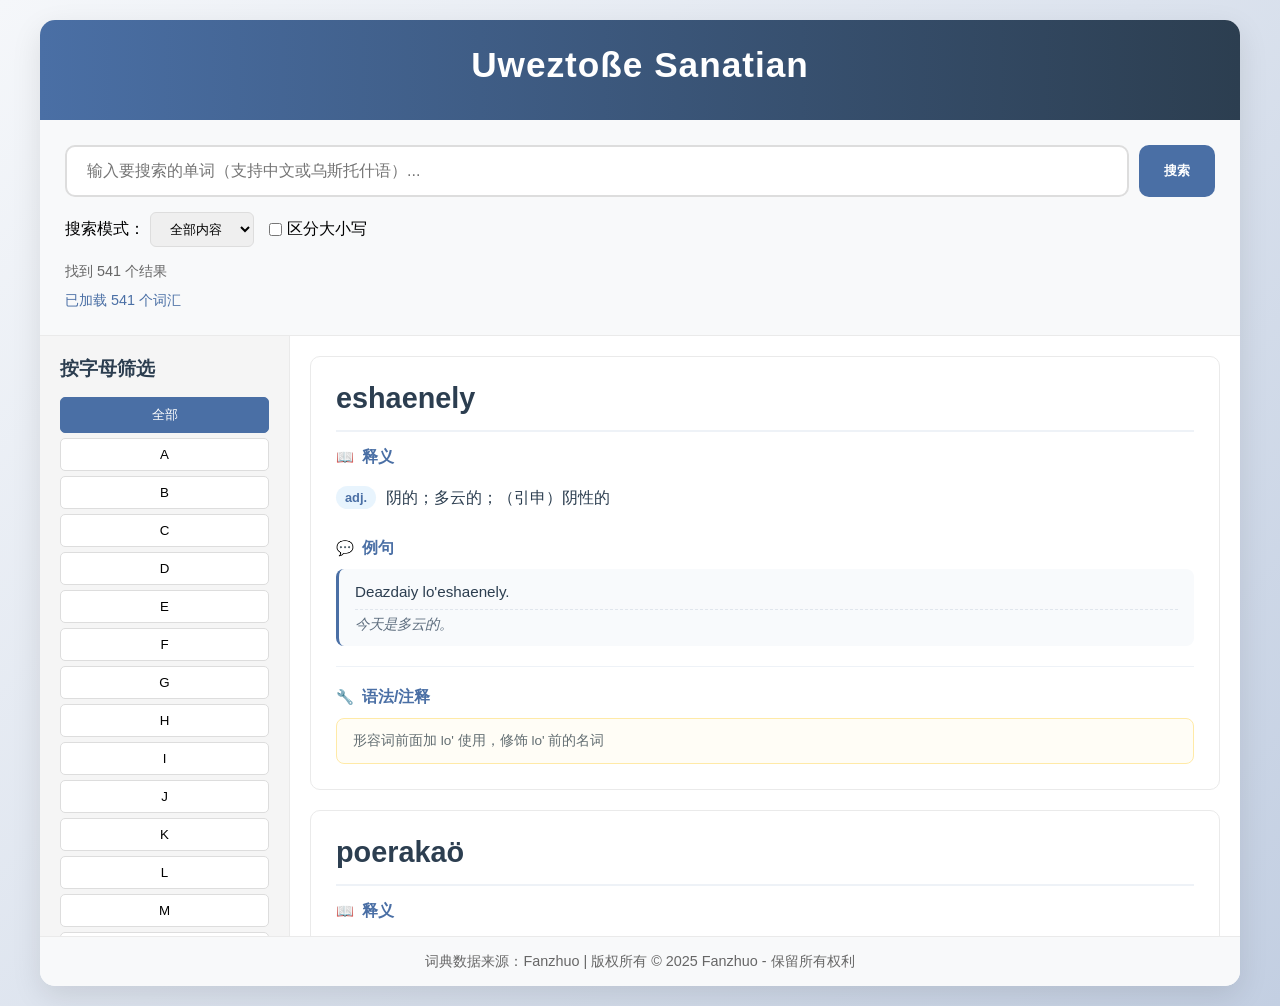
==== dictionary.html @ c3e7616b "projekt'initz" ====
<!DOCTYPE html>
<html lang="zh-CN">

<head>
    <meta charset="UTF-8">
    <meta name="viewport" content="width=device-width, initial-scale=1.0">
    <title>乌斯托什语词典</title>
    <link rel="stylesheet" href="style.css">
    <link rel="icon" href="favicon.ico" type="image/x-icon">
    <!-- 为了更好的兼容性，可以同时添加下面这行 -->
    <link rel="shortcut icon" href="favicon.ico" type="image/x-icon">
</head>

<body>
    <div class="container">
        <header>
            <h1>Uweztoße Sanatian</h1>
        </header>

        <div class="search-container">
            <div class="search-box">
                <input type="text" id="searchInput" placeholder="输入要搜索的单词（支持中文或乌斯托什语）..." autocomplete="off">
                <button id="searchBtn">搜索</button>
            </div>

            <div class="search-options">
                <div class="option-group">
                    <label for="searchType">搜索模式：</label>
                    <select id="searchType">
                        <option value="all">全部内容</option>
                        <option value="word">仅单词</option>
                        <option value="meaning">仅释义</option>
                        <option value="example">仅例句</option>
                    </select>
                </div>

                <div class="option-group">
                    <input type="checkbox" id="caseSensitive">
                    <label for="caseSensitive">区分大小写</label>
                </div>
            </div>

            <div class="results-info">
                找到 <span id="resultCount">0</span> 个结果
                <div class="status" id="status">正在加载词典数据...</div>
            </div>
        </div>

        <div class="dictionary-content">
            <div class="sidebar">
                <h3 style="margin-bottom: 15px; color: #2c3e50;">按字母筛选</h3>
                <div class="alphabet-filter" id="alphabetFilter">
                    <!-- 字母按钮将通过JavaScript生成 -->
                </div>

                <h3 style="margin-bottom: 15px; color: #2c3e50; margin-top: 25px;">按类别筛选</h3>
                <div class="category-filter" id="categoryFilter">
                    <button class="category-btn active" data-category="all">全部词汇</button>
                    <button class="category-btn" data-category="noun">名词 (n.)</button>
                    <button class="category-btn" data-category="verb">动词 (v.)</button>
                    <button class="category-btn" data-category="adj">形容词 (adj.)</button>
                    <button class="category-btn" data-category="pron">代词 (pron.)</button>
                    <button class="category-btn" data-category="conj">连词 (conj.)</button>
                    <button class="category-btn" data-category="int">感叹词 (int.)</button>
                    <!-- 新增的三个类别 -->
                    <button class="category-btn" data-category="art">冠词 (art.)</button>
                    <button class="category-btn" data-category="det">限定词 (det.)</button>
                    <button class="category-btn" data-category="num">数词 (num.)</button>
                </div>
            </div>

            <div class="main-content">
                <div class="word-list" id="wordList">
                    <!-- 单词卡片将通过JavaScript生成 -->
                </div>
            </div>
        </div>

        <footer>
            <p>词典数据来源：Fanzhuo | 版权所有 © 2025 Fanzhuo - 保留所有权利</p>
        </footer>
    </div>

    <script>
        let dictionaryData = [];

        async function loadDictionary() {
            const statusEl = document.getElementById('status');
            statusEl.textContent = '正在加载词典文件...';

            try {
                const response = await fetch('dictionary.txt');
                if (!response.ok) throw new Error(`无法加载文件: ${response.status}`);
                const text = await response.text();
                dictionaryData = parseDictionaryText(text);

                statusEl.textContent = `已加载 ${dictionaryData.length} 个词汇`;
                initializeUI();

            } catch (error) {
                console.error('加载失败:', error);
                statusEl.textContent = `加载失败: ${error.message}`;
                statusEl.style.color = '#e74c3c';
                document.getElementById('wordList').innerHTML = `
                    <div class="no-results">
                        <h3>无法加载词典文件</h3>
                        <p>错误: ${error.message}</p>
                        <p>请确保 dictionary.txt 文件与当前HTML文件在同一目录下。</p>
                    </div>
                `;
            }
        }

        function extractPhoneticSymbols(text) {
            const match = text.match(/\/([^/\n]+)\//); // 修改正则，避免匹配到换行
            return match ? match[0] : null;
        }

        function parseDictionaryText(text) {
            const entries = [];
            const lines = text.split('\n');

            let currentEntry = null;

            // 辅助函数：从文本中提取音标


            for (const rawLine of lines) {
                const line = rawLine.trim();
                if (!line) continue; // 跳过空行

                const separatorIndex = line.indexOf(':');
                if (separatorIndex === -1) {
                    // 续行处理：附加到上一个合适的位置
                    if (currentEntry) {
                        if (currentEntry.examples.length > 0) {
                            const lastExample = currentEntry.examples[currentEntry.examples.length - 1];
                            lastExample.original += ' ' + line;
                        } else if (currentEntry._pendingExplanation) {
                            currentEntry._pendingExplanation += ' ' + line;
                        }
                    }
                    continue;
                }

                const key = line.substring(0, separatorIndex).trim();
                const value = line.substring(separatorIndex + 1).trim();

                switch (key) {
                    case 'word':
                        // 保存上一个词条并开始新的
                        if (currentEntry) {
                            finalizeCurrentEntry(currentEntry, entries);
                        }
                        currentEntry = {
                            word: value,
                            phonetic_symbols: '暂无', // 默认值
                            senses: [], // 存储词性-释义对
                            examples: [],
                            grammar_notes: [],
                            _pendingExplanation: '', // 临时存储释义文本
                            _pendingPartOfSpeech: '' // 临时存储词性文本
                        };
                        break;

                    case 'explanation':
                        if (currentEntry) currentEntry._pendingExplanation = value;
                        break;

                    case 'part_of_speech':
                        if (currentEntry) currentEntry._pendingPartOfSpeech = value;
                        break;

                    case 'phonetic_symbols':
                        if (currentEntry) {
                            // 直接赋值，后续会从 grammar_notes 中再次检查
                            currentEntry.phonetic_symbols = (value === '暂无' || !value) ? '暂无' : value;
                        }
                        break;

                    case 'example_sentence':
                        if (currentEntry) {
                            const contentWithoutNumber = value.replace(/^\d+\.\s*/, '');
                            const [original, translation] = contentWithoutNumber.split('###').map(s => s.trim());
                            if (original) {
                                currentEntry.examples.push({
                                    original: original,
                                    translation: translation || ''
                                });
                            }
                        }
                        break;

                    case 'grammar_note':
                        if (currentEntry) currentEntry.grammar_notes.push(value);
                        break;
                }
            }

            // 处理最后一个词条
            if (currentEntry) {
                finalizeCurrentEntry(currentEntry, entries);
            }

            console.log(`解析完成，共加载 ${entries.length} 个词条。`);
            return entries;
        }

        // 辅助函数：完成当前词条的构建
        function finalizeCurrentEntry(entry, entriesList) {
            // 1. 处理词性和释义，构建 senses 数组
            if (entry._pendingPartOfSpeech && entry._pendingExplanation) {
                const posArray = entry._pendingPartOfSpeech.split('@@@').map(p => p.trim());
                const expArray = entry._pendingExplanation.split('@@@').map(e => e.trim());

                if (posArray.length === expArray.length) {
                    // 情况A：词性和释义一一对应
                    for (let i = 0; i < posArray.length; i++) {
                        entry.senses.push({
                            part_of_speech: posArray[i],
                            explanation: expArray[i]
                        });
                    }
                } else if (posArray.length > 1 && expArray.length === 1) {
                    // 情况B：多个词性共享一个释义
                    for (let i = 0; i < posArray.length; i++) {
                        entry.senses.push({
                            part_of_speech: posArray[i],
                            explanation: expArray[0]
                        });
                    }
                } else {
                    // 情况C：其他情况，视为一个词性一个释义（可能是用“；”分割的多个释义）
                    entry.senses.push({
                        part_of_speech: entry._pendingPartOfSpeech,
                        explanation: entry._pendingExplanation
                    });
                }
            } else if (entry._pendingPartOfSpeech || entry._pendingExplanation) {
                // 情况D：只有一个词性或只有一个释义
                entry.senses.push({
                    part_of_speech: entry._pendingPartOfSpeech || '',
                    explanation: entry._pendingExplanation || ''
                });
            }

            // 2. 音标智能提取与清理
            // 先检查 grammar_notes 中是否有音标
            for (let i = 0; i < entry.grammar_notes.length; i++) {
                const extractedSymbols = extractPhoneticSymbols(entry.grammar_notes[i]);
                if (extractedSymbols) {
                    entry.phonetic_symbols = extractedSymbols;
                    // 清理 grammar_note 中的音标
                    const cleanedNote = entry.grammar_notes[i].replace(extractedSymbols, '').trim();
                    if (cleanedNote) {
                        entry.grammar_notes[i] = cleanedNote;
                    } else {
                        entry.grammar_notes.splice(i, 1);
                        i--;
                    }
                    break; // 找到第一个音标即停止
                }
            }

            // 确保音标格式正确
            if (entry.phonetic_symbols !== '暂无' && entry.phonetic_symbols && !entry.phonetic_symbols.includes('/')) {
                entry.phonetic_symbols = '/' + entry.phonetic_symbols + '/';
            }

            // 3. 清理临时字段并添加到列表
            delete entry._pendingExplanation;
            delete entry._pendingPartOfSpeech;

            if (entry.word && entry.senses.length > 0) {
                entriesList.push(entry);
            }
        }

        function initializeUI() {
            const alphabetFilter = document.getElementById('alphabetFilter');
            alphabetFilter.innerHTML = '';

            // 添加"全部"按钮
            const allBtn = document.createElement('button');
            allBtn.className = 'alphabet-btn active';
            allBtn.textContent = '全部';
            allBtn.dataset.letter = 'all';
            allBtn.addEventListener('click', function () {
                document.querySelectorAll('.alphabet-btn').forEach(b => b.classList.remove('active'));
                this.classList.add('active');
                filterWords();
            });
            alphabetFilter.appendChild(allBtn);

            // 为每个字母添加按钮
            'ABCDEFGHIJKLMNOPQRSTUVWXYZ'.split('').forEach(letter => {
                const btn = document.createElement('button');
                btn.className = 'alphabet-btn';
                btn.textContent = letter;
                btn.dataset.letter = letter;
                btn.addEventListener('click', function () {
                    document.querySelectorAll('.alphabet-btn').forEach(b => b.classList.remove('active'));
                    this.classList.add('active');
                    filterWords();
                });
                alphabetFilter.appendChild(btn);
            });

            document.querySelectorAll('.category-btn').forEach(btn => {
                btn.addEventListener('click', function () {
                    document.querySelectorAll('.category-btn').forEach(b => b.classList.remove('active'));
                    this.classList.add('active');
                    filterWords();
                });
            });

            document.getElementById('searchBtn').addEventListener('click', filterWords);
            document.getElementById('searchInput').addEventListener('keyup', function (e) {
                if (e.key === 'Enter') filterWords();
            });

            document.getElementById('searchType').addEventListener('change', filterWords);
            document.getElementById('caseSensitive').addEventListener('change', filterWords);

            displayWords(dictionaryData);
        }

        function displayWords(words) {
            const wordList = document.getElementById('wordList');
            const resultCount = document.getElementById('resultCount');

            wordList.innerHTML = '';

            if (!words || words.length === 0) {
                wordList.innerHTML = '<div class="no-results">未找到匹配的词汇</div>';
                resultCount.textContent = '0';
                return;
            }

            resultCount.textContent = words.length;

            words.forEach(item => {
                const wordCard = document.createElement('div');
                wordCard.className = 'word-card';

                // 1. 单词标题和音标
                const wordHeader = document.createElement('div');
                wordHeader.className = 'word-header';
                wordHeader.innerHTML = `
            <div class="word-and-pos">
                <span class="word">${item.word}</span>
                ${item.phonetic_symbols && item.phonetic_symbols !== '暂无' ?
                        `<span class="pronunciation">${item.phonetic_symbols}</span>` : ''}
            </div>
        `;

                // 2. 多词性释义区域
                const sensesSection = document.createElement('div');
                sensesSection.className = 'senses-section';

                if (item.senses && item.senses.length > 0) {
                    let sensesHTML = '';
                    item.senses.forEach(sense => {
                        const posDisplay = sense.part_of_speech ? `<span class="sense-pos">${sense.part_of_speech}</span>` : '';
                        sensesHTML += `
                    <div class="sense-item">
                        ${posDisplay}
                        <span class="sense-explanation">${sense.explanation}</span>
                    </div>
                `;
                    });
                    sensesSection.innerHTML = `
                <div class="section-title">释义</div>
                <div class="senses-list">${sensesHTML}</div>
            `;
                }

                // 3. 例句区域
                let examplesSection = '';
                if (item.examples && item.examples.length > 0) {
                    let examplesHTML = '';
                    item.examples.forEach(example => {
                        examplesHTML += `
                    <div class="example-item">
                        <div class="example-original">${example.original}</div>
                        ${example.translation ? `<div class="example-translation">${example.translation}</div>` : ''}
                    </div>
                `;
                    });
                    examplesSection = `
                <div class="examples-section">
                    <div class="section-title">例句</div>
                    ${examplesHTML}
                </div>
            `;
                }

                // 4. 语法注释区域
                let grammarSection = '';
                if (item.grammar_notes && item.grammar_notes.length > 0) {
                    const notesHTML = item.grammar_notes.map(note => `<div>${note}</div>`).join('');
                    grammarSection = `
                <div class="grammar-section">
                    <div class="section-title">语法/注释</div>
                    <div class="grammar-content">
                        ${notesHTML}
                    </div>
                </div>
            `;
                }

                // 组合所有部分
                wordCard.appendChild(wordHeader);
                wordCard.appendChild(sensesSection);
                wordCard.innerHTML += examplesSection + grammarSection;
                wordList.appendChild(wordCard);
            });
        }

        function filterWords() {
            if (dictionaryData.length === 0) return;

            const searchInput = document.getElementById('searchInput').value.trim();
            const searchType = document.getElementById('searchType').value;
            const caseSensitive = document.getElementById('caseSensitive').checked;
            const activeLetter = document.querySelector('.alphabet-btn.active')?.dataset.letter || 'all';
            const activeCategory = document.querySelector('.category-btn.active')?.dataset.category || 'all';

            let filteredWords = dictionaryData;

            // 字母筛选
            if (activeLetter !== 'all') {
                filteredWords = filteredWords.filter(item =>
                    item.word.charAt(0).toUpperCase() === activeLetter
                );
            }

            // 类别筛选 - 适配新的 senses 结构
            if (activeCategory !== 'all') {
                filteredWords = filteredWords.filter(item => {
                    // 检查每个词条的所有词性是否包含目标类别
                    for (const sense of item.senses) {
                        const posRaw = sense.part_of_speech.toLowerCase();
                        const pos = posRaw.replace(/\.\d+$/, '.');

                        switch (activeCategory) {
                            case 'noun':
                                if (pos.startsWith('n.')) return true;
                                break;
                            case 'verb':
                                if (pos.startsWith('vt.') || pos.startsWith('vi.')) return true;
                                break;
                            case 'adj':
                                if (pos.startsWith('adj.')) return true;
                                break;
                            case 'pron':
                                if (pos.startsWith('pron.')) return true;
                                break;
                            case 'conj':
                                if (pos.startsWith('conj.')) return true;
                                break;
                            case 'int':
                                if (pos.startsWith('int.')) return true;
                                break;
                            case 'art':
                                if (pos.startsWith('art.')) return true;
                                break;
                            case 'det':
                                if (pos.includes('det.')) return true;
                                break;
                            case 'num':
                                if (pos.includes('num.')) return true;
                                break;
                        }
                    }
                    return false; // 没有任何词性匹配目标类别
                });
            }

            // 如果没有搜索词，直接显示结果
            if (!searchInput) {
                displayWords(filteredWords);
                return;
            }

            const searchTerm = caseSensitive ? searchInput : searchInput.toLowerCase();

            // 为每个匹配的词条计算权重分数
            const weightedResults = filteredWords.map(item => {
                let score = 0;
                let matched = false;

                // 根据搜索类型构建搜索文本
                switch (searchType) {
                    case 'word':
                        // 仅搜索单词本身
                        const wordLower = caseSensitive ? item.word : item.word.toLowerCase();
                        if (wordLower.includes(searchTerm)) {
                            matched = true;
                            // 单词完全匹配
                            if (wordLower === searchTerm) score += 10;
                            // 单词开头匹配
                            else if (wordLower.startsWith(searchTerm)) score += 7;
                            else score += 1;
                        }
                        break;

                    case 'meaning':
                        // 搜索所有词性的中文释义
                        for (const sense of item.senses) {
                            const explanation = caseSensitive ? sense.explanation : sense.explanation.toLowerCase();
                            if (explanation.includes(searchTerm)) {
                                matched = true;
                                score += 5; // 释义匹配
                                break; // 找到一个匹配即可
                            }
                        }
                        // 同时搜索例句翻译
                        if (item.examples) {
                            for (const example of item.examples) {
                                if (example.translation) {
                                    const translation = caseSensitive ? example.translation : example.translation.toLowerCase();
                                    if (translation.includes(searchTerm)) {
                                        matched = true;
                                        score += 1; // 例句翻译匹配，分数较低
                                        break;
                                    }
                                }
                            }
                        }
                        break;

                    case 'example':
                        // 仅搜索例句
                        if (item.examples) {
                            for (const example of item.examples) {
                                const original = caseSensitive ? example.original : example.original.toLowerCase();
                                const translation = example.translation ?
                                    (caseSensitive ? example.translation : example.translation.toLowerCase()) : '';

                                if (original.includes(searchTerm) || translation.includes(searchTerm)) {
                                    matched = true;
                                    score += 1; // 例句匹配
                                    break;
                                }
                            }
                        }
                        break;

                    case 'all':
                    default:
                        // 搜索全部内容
                        let allSearchText = item.word + ' ';

                        // 添加所有词性的释义
                        for (const sense of item.senses) {
                            allSearchText += sense.explanation + ' ';
                            allSearchText += sense.part_of_speech + ' ';
                        }

                        // 添加音标
                        if (item.phonetic_symbols && item.phonetic_symbols !== '暂无') {
                            allSearchText += item.phonetic_symbols + ' ';
                        }

                        // 添加例句
                        if (item.examples) {
                            for (const example of item.examples) {
                                allSearchText += example.original + ' ';
                                if (example.translation) {
                                    allSearchText += example.translation + ' ';
                                }
                            }
                        }

                        // 添加语法注释
                        if (item.grammar_notes) {
                            for (const note of item.grammar_notes) {
                                allSearchText += note + ' ';
                            }
                        }

                        const allSearchTextLower = caseSensitive ? allSearchText : allSearchText.toLowerCase();
                        if (allSearchTextLower.includes(searchTerm)) {
                            matched = true;

                            // 计算权重
                            const wordLower = caseSensitive ? item.word : item.word.toLowerCase();
                            if (wordLower === searchTerm) score += 10;
                            else if (wordLower.startsWith(searchTerm)) score += 7;
                            else {
                                // 检查是否在释义中
                                let inExplanation = false;
                                for (const sense of item.senses) {
                                    const explanation = caseSensitive ? sense.explanation : sense.explanation.toLowerCase();
                                    if (explanation.includes(searchTerm)) {
                                        inExplanation = true;
                                        break;
                                    }
                                }
                                if (inExplanation) score += 5;
                                else score += 1;
                            }
                        }
                        break;
                }

                return {
                    ...item,
                    _score: score,
                    _matched: matched
                };
            });

            // 过滤并排序
            const matchedAndSorted = weightedResults
                .filter(item => item._matched)
                .sort((a, b) => {
                    if (b._score !== a._score) {
                        return b._score - a._score;
                    }
                    return a.word.localeCompare(b.word);
                });

            displayWords(matchedAndSorted);
        }

        document.addEventListener('DOMContentLoaded', loadDictionary);
    </script>
</body>

</html>
---- style.css ----
* {
    margin: 0;
    padding: 0;
    box-sizing: border-box;
    font-family: 'Segoe UI', 'Microsoft YaHei', sans-serif;
}

body {
    background: linear-gradient(135deg, #f5f7fa 0%, #c3cfe2 100%);
    min-height: 100vh;
    padding: 20px;
}

.container {
    max-width: 1200px;
    margin: 0 auto;
    background-color: white;
    border-radius: 15px;
    box-shadow: 0 10px 30px rgba(0, 0, 0, 0.1);
    overflow: hidden;
}

header {
    background: linear-gradient(90deg, #4a6fa5 0%, #2c3e50 100%);
    color: white;
    padding: 25px 30px;
    text-align: center;
}

h1 {
    font-size: 2.2rem;
    margin-bottom: 10px;
    letter-spacing: 1px;
}

.subtitle {
    opacity: 0.9;
    font-weight: 300;
}

.search-container {
    padding: 25px;
    background-color: #f8f9fa;
    border-bottom: 1px solid #eaeaea;
}

.search-box {
    display: flex;
    gap: 10px;
    margin-bottom: 15px;
}

#searchInput {
    flex: 1;
    padding: 15px 20px;
    font-size: 16px;
    border: 2px solid #ddd;
    border-radius: 10px;
    outline: none;
    transition: all 0.3s;
}

#searchInput:focus {
    border-color: #4a6fa5;
    box-shadow: 0 0 0 3px rgba(74, 111, 165, 0.2);
}

#searchBtn {
    background-color: #4a6fa5;
    color: white;
    border: none;
    padding: 15px 25px;
    border-radius: 10px;
    cursor: pointer;
    font-weight: 600;
    transition: background-color 0.3s;
}

#searchBtn:hover {
    background-color: #3a5a80;
}

.search-options {
    display: flex;
    gap: 15px;
    flex-wrap: wrap;
    align-items: center;
}

.option-group {
    display: flex;
    align-items: center;
    gap: 5px;
}

#searchType {
    padding: 8px 15px;
    border-radius: 6px;
    border: 1px solid #ddd;
}

.results-info {
    margin-top: 15px;
    color: #666;
    font-size: 0.9rem;
}

.dictionary-content {
    display: flex;
    min-height: 500px;
}

.sidebar {
    width: 250px;
    background-color: #f5f5f5;
    padding: 20px;
    border-right: 1px solid #eaeaea;
    overflow-y: auto;
    max-height: 600px;
}

.alphabet-filter {
    display: flex;
    flex-direction: column;
    gap: 5px;
    margin-bottom: 25px;
}

.alphabet-btn {
    padding: 8px 12px;
    border: 1px solid #ddd;
    background-color: white;
    border-radius: 5px;
    cursor: pointer;
    transition: all 0.2s;
    text-align: center;
    font-weight: 500;
}

.alphabet-btn:hover {
    background-color: #e9ecef;
}

.alphabet-btn.active {
    background-color: #4a6fa5;
    color: white;
    border-color: #4a6fa5;
}

.category-filter {
    display: flex;
    flex-direction: column;
    gap: 5px;
}

.category-btn {
    padding: 8px 12px;
    border: 1px solid #ddd;
    background-color: white;
    border-radius: 5px;
    cursor: pointer;
    transition: all 0.2s;
    text-align: left;
    font-size: 0.9rem;
}

.category-btn:hover {
    background-color: #e9ecef;
}

.category-btn.active {
    background-color: #2c3e50;
    color: white;
    border-color: #2c3e50;
}

.main-content {
    flex: 1;
    padding: 20px;
    overflow-y: auto;
    max-height: 600px;
}

.word-list {
    display: flex;
    flex-direction: column;
    gap: 20px;
    /* 增加卡片间距 */
}

.word-card {
    background-color: white;
    border: 1px solid #eaeaea;
    border-radius: 10px;
    padding: 25px;
    transition: transform 0.2s, box-shadow 0.2s;
    cursor: pointer;
}

.word-card:hover {
    transform: translateY(-3px);
    box-shadow: 0 8px 20px rgba(0, 0, 0, 0.08);
}

/* 基本释义区块 */
.word-header {
    display: flex;
    justify-content: space-between;
    align-items: flex-start;
    margin-bottom: 15px;
    padding-bottom: 15px;
    border-bottom: 2px solid #eef2f7;
}

.word-and-pos {
    display: flex;
    align-items: baseline;
    flex-wrap: wrap;
    gap: 10px;
}

.word {
    font-size: 1.8rem;
    font-weight: 700;
    color: #2c3e50;
}

.pronunciation {
    color: #7f8c8d;
    font-style: italic;
    font-size: 1rem;
    font-weight: normal;
}

.part-of-speech {
    display: inline-block;
    background-color: #e8f4fd;
    color: #4a6fa5;
    padding: 4px 12px;
    border-radius: 20px;
    font-size: 0.85rem;
    font-weight: 600;
    margin-left: 5px;
}

.meaning {
    font-size: 1.2rem;
    color: #2c3e50;
    line-height: 1.5;
    margin-top: 5px;
}

/* 例句区块 */
.examples-section {
    margin-top: 20px;
}

.section-title {
    font-size: 1rem;
    color: #4a6fa5;
    font-weight: 600;
    margin-bottom: 10px;
    display: flex;
    align-items: center;
    gap: 8px;
}

.section-title::before {
    content: "💬";
    font-size: 0.9em;
}

.example-item {
    background-color: #f8fafc;
    padding: 12px 16px;
    border-radius: 8px;
    margin-bottom: 10px;
    border-left: 3px solid #4a6fa5;
}

.example-original {
    font-size: 0.95rem;
    color: #2c3e50;
    line-height: 1.5;
}

.example-translation {
    font-size: 0.9rem;
    color: #5d6d7e;
    margin-top: 5px;
    padding-top: 5px;
    border-top: 1px dashed #e0e6ed;
    font-style: italic;
}

/* 语法/原始信息区块 */
.grammar-section {
    margin-top: 20px;
    padding-top: 20px;
    border-top: 1px solid #eef2f7;
}

.grammar-section .section-title::before {
    content: "🔧";
}

.grammar-content {
    background-color: #fffdf6;
    padding: 12px 16px;
    border-radius: 8px;
    border: 1px solid #ffeaa7;
    font-family: 'Consolas', 'Monaco', monospace;
    font-size: 0.85rem;
    color: #636e72;
    line-height: 1.5;
    word-break: break-all;
}

.no-results {
    text-align: center;
    padding: 60px 20px;
    color: #7f8c8d;
    font-size: 1.1rem;
}

footer {
    text-align: center;
    padding: 15px;
    color: #666;
    font-size: 0.9rem;
    border-top: 1px solid #eaeaea;
    background-color: #f8f9fa;
}

.status {
    margin-top: 10px;
    color: #4a6fa5;
    font-weight: 500;
}

/* 多词性释义区域样式 */
.senses-section {
    margin-top: 15px;
    margin-bottom: 15px;
}

.senses-section .section-title {
    font-size: 1rem;
    color: #4a6fa5;
    font-weight: 600;
    margin-bottom: 10px;
    display: flex;
    align-items: center;
    gap: 8px;
}

.senses-section .section-title::before {
    content: "📖";
    font-size: 0.9em;
}

.senses-list {
    display: flex;
    flex-direction: column;
    gap: 8px;
}

.sense-item {
    display: flex;
    align-items: flex-start;
    line-height: 1.5;
    padding: 8px 0;
    border-bottom: 1px dashed #f0f0f0;
}

.sense-item:last-child {
    border-bottom: none;
}

.sense-pos {
    display: inline-block;
    background-color: #e8f4fd;
    color: #4a6fa5;
    padding: 2px 8px;
    border-radius: 12px;
    font-size: 0.8rem;
    font-weight: 600;
    margin-right: 10px;
    min-width: 40px;
    text-align: center;
    flex-shrink: 0;
}

.sense-explanation {
    flex: 1;
    color: #2c3e50;
    font-size: 1rem;
}

@media (max-width: 768px) {
    .dictionary-content {
        flex-direction: column;
    }

    .sidebar {
        width: 100%;
        max-height: none;
        border-right: none;
        border-bottom: 1px solid #eaeaea;
    }

    .alphabet-filter {
        flex-direction: row;
        flex-wrap: wrap;
        justify-content: center;
    }

    .alphabet-btn {
        width: 35px;
        height: 35px;
        padding: 0;
        display: flex;
        align-items: center;
        justify-content: center;
    }

    .word-header {
        flex-direction: column;
        align-items: flex-start;
        gap: 10px;
    }

    .word {
        font-size: 1.6rem;
    }
}
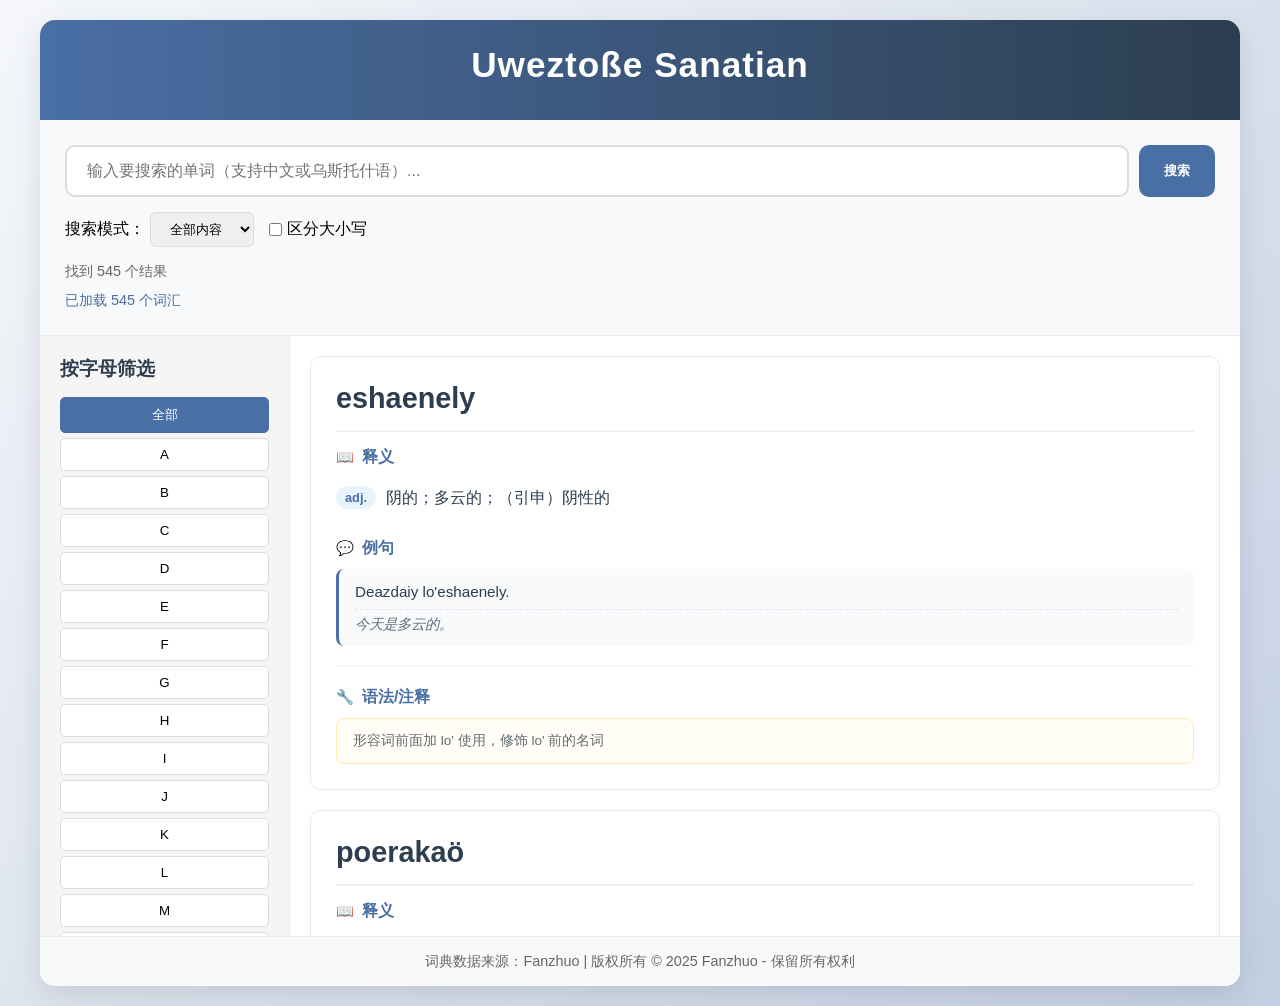
==== commit 362762be: "aldra2" ====
--- a/dictionary.html
+++ b/dictionary.html
@@ -59,10 +59,11 @@
                     <button class="category-btn" data-category="noun">名词 (n.)</button>
                     <button class="category-btn" data-category="verb">动词 (v.)</button>
                     <button class="category-btn" data-category="adj">形容词 (adj.)</button>
+                    <button class="category-btn" data-category="adv">副词 (adv.)</button>
                     <button class="category-btn" data-category="pron">代词 (pron.)</button>
                     <button class="category-btn" data-category="conj">连词 (conj.)</button>
                     <button class="category-btn" data-category="int">感叹词 (int.)</button>
-                    <!-- 新增的三个类别 -->
+                    <button class="category-btn" data-category="prep">介词 (prep.)</button>
                     <button class="category-btn" data-category="art">冠词 (art.)</button>
                     <button class="category-btn" data-category="det">限定词 (det.)</button>
                     <button class="category-btn" data-category="num">数词 (num.)</button>
@@ -462,6 +463,14 @@
                             case 'int':
                                 if (pos.startsWith('int.')) return true;
                                 break;
+                            case 'adv':
+                                // 匹配 adv. 开头的词性
+                                if (pos.startsWith('adv.')) return true;
+                                break;
+                            case 'prep':
+                                // 匹配 prep. 开头的词性
+                                if (pos.startsWith('prep.')) return true;
+                                break;
                             case 'art':
                                 if (pos.startsWith('art.')) return true;
                                 break;
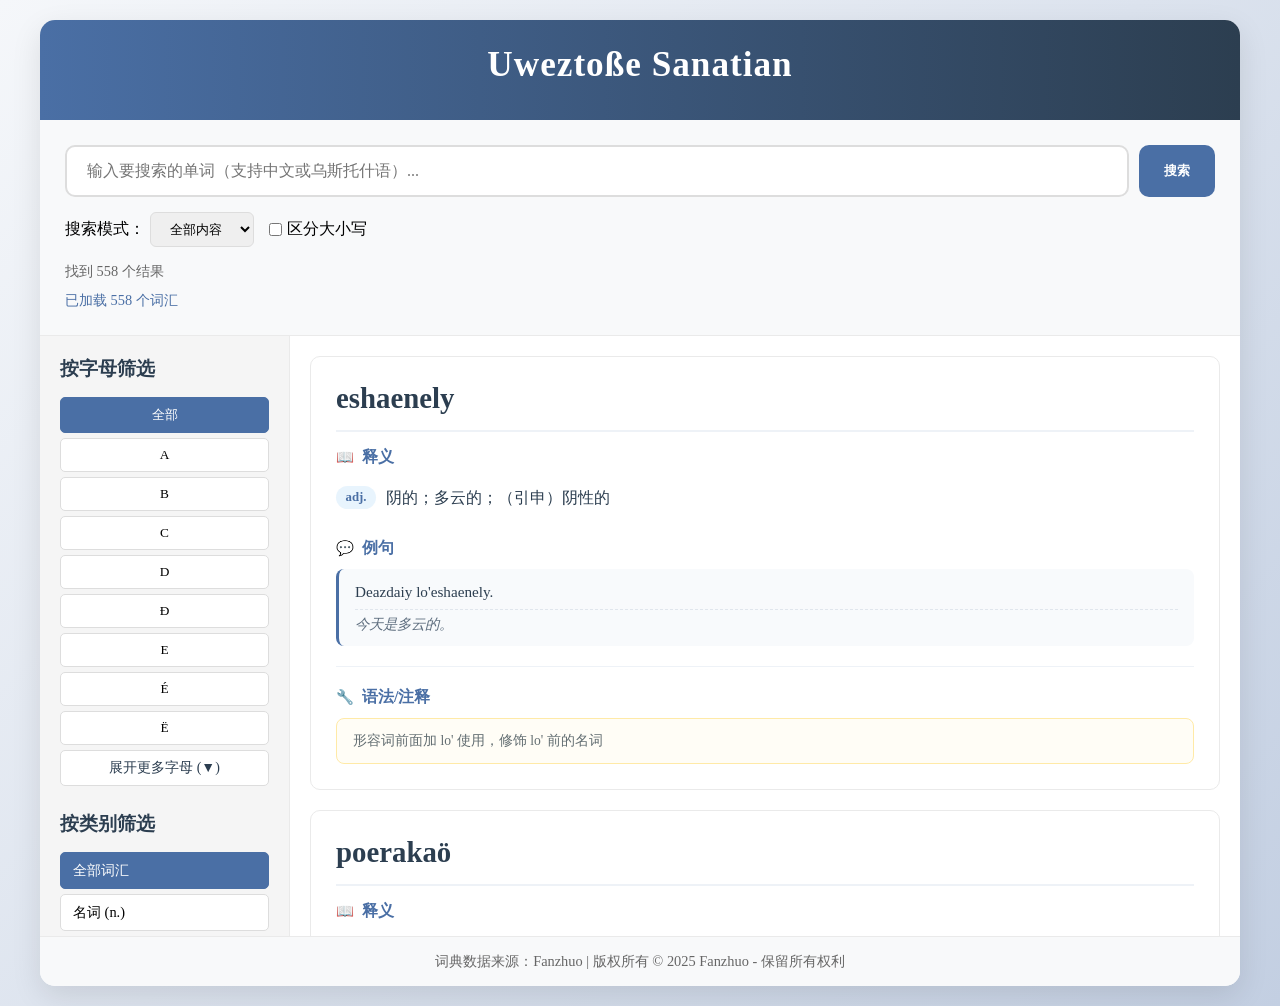
==== commit 45734839: "aldra251207" ====
--- a/dictionary.html
+++ b/dictionary.html
@@ -52,6 +52,8 @@
                 <div class="alphabet-filter" id="alphabetFilter">
                     <!-- 字母按钮将通过JavaScript生成 -->
                 </div>
+
+                <button id="toggleAlphabetBtn" class="toggle-btn">展开更多字母 (▼)</button>
 
                 <h3 style="margin-bottom: 15px; color: #2c3e50; margin-top: 25px;">按类别筛选</h3>
                 <div class="category-filter" id="categoryFilter">
@@ -293,19 +295,36 @@
             });
             alphabetFilter.appendChild(allBtn);
 
-            // 为每个字母添加按钮
-            'ABCDEFGHIJKLMNOPQRSTUVWXYZ'.split('').forEach(letter => {
-                const btn = document.createElement('button');
-                btn.className = 'alphabet-btn';
-                btn.textContent = letter;
-                btn.dataset.letter = letter;
-                btn.addEventListener('click', function () {
-                    document.querySelectorAll('.alphabet-btn').forEach(b => b.classList.remove('active'));
-                    this.classList.add('active');
-                    filterWords();
-                });
-                alphabetFilter.appendChild(btn);
-            });
+            // 按字母表顺序定义所有字母（包含特殊字母）
+const alphabetOrder = [
+    'A', 'B', 'C', 'D', 'Ð', 'E', 'É', 'Ë', 'F', 'G', 'H', 'I',
+    'J', 'K', 'L', 'Ł', 'M', 'N', 'Ñ', 'O', 'Ö', 'P', 'Q', 'R', 'S',
+    'ß', 'T', 'U', 'V', 'W', 'X', 'Y', 'Z'
+];
+
+// 为每个字母添加按钮（按字母表顺序）
+alphabetOrder.forEach((letter, index) => {
+    const btn = document.createElement('button');
+    btn.className = 'alphabet-btn';
+    btn.textContent = letter;
+
+    // 设置筛选用的字母（统一转换为小写）
+    let filterLetter = letter.toLowerCase();
+    btn.dataset.letter = filterLetter;
+    
+    // 给第9个以后的按钮添加折叠类（显示前8个字母：A-Ë）
+    // 索引从0开始，所以索引8及以后折叠（即第9个开始）
+    if (index >= 8) {
+        btn.classList.add('folded');
+    }
+
+    btn.addEventListener('click', function () {
+        document.querySelectorAll('.alphabet-btn').forEach(b => b.classList.remove('active'));
+        this.classList.add('active');
+        filterWords();
+    });
+    alphabetFilter.appendChild(btn);
+});
 
             document.querySelectorAll('.category-btn').forEach(btn => {
                 btn.addEventListener('click', function () {
@@ -323,8 +342,36 @@
             document.getElementById('searchType').addEventListener('change', filterWords);
             document.getElementById('caseSensitive').addEventListener('change', filterWords);
 
+            document.getElementById('toggleAlphabetBtn').addEventListener('click', toggleAlphabetButtons);
+
             displayWords(dictionaryData);
         }
+
+        // 展开/折叠字母按钮功能
+function toggleAlphabetButtons() {
+    const alphabetFilter = document.getElementById('alphabetFilter');
+    const toggleBtn = document.getElementById('toggleAlphabetBtn');
+    const foldedButtons = alphabetFilter.querySelectorAll('.alphabet-btn.folded');
+    
+    if (foldedButtons.length > 0) {
+        // 展开隐藏的按钮
+        foldedButtons.forEach(btn => {
+            btn.classList.remove('folded');
+        });
+        toggleBtn.textContent = '折叠字母（▲）';
+        toggleBtn.classList.add('active'); // 添加active类，变成蓝色
+    } else {
+        // 折叠除了前8个字母按钮以外的按钮
+        const allAlphabetBtns = alphabetFilter.querySelectorAll('.alphabet-btn:not([data-letter="all"])');
+        allAlphabetBtns.forEach((btn, index) => {
+            if (index >= 8) {
+                btn.classList.add('folded');
+            }
+        });
+        toggleBtn.textContent = '展开更多字母（▼）';
+        toggleBtn.classList.remove('active'); // 移除active类，变成白色
+    }
+}
 
         function displayWords(words) {
             const wordList = document.getElementById('wordList');
@@ -429,11 +476,15 @@
 
             let filteredWords = dictionaryData;
 
-            // 字母筛选
+            // 字母筛选（统一转换为小写比较）
             if (activeLetter !== 'all') {
-                filteredWords = filteredWords.filter(item =>
-                    item.word.charAt(0).toUpperCase() === activeLetter
-                );
+                filteredWords = filteredWords.filter(item => {
+                    if (!item.word || item.word.length === 0) return false;
+
+                    const firstChar = item.word.charAt(0);
+                    // 将首字母转换为小写，与activeLetter（已存储为小写）比较
+                    return firstChar.toLowerCase() === activeLetter;
+                });
             }
 
             // 类别筛选 - 适配新的 senses 结构
--- a/style.css
+++ b/style.css
@@ -2,7 +2,10 @@
     margin: 0;
     padding: 0;
     box-sizing: border-box;
-    font-family: 'Segoe UI', 'Microsoft YaHei', sans-serif;
+    font-family:
+        Georgia, "Times New Roman",
+        /* 中文部分：细体无衬线 */
+        "PingFang SC Light", "Microsoft YaHei UI Light", "Microsoft YaHei", sans-serif;
 }
 
 body {
@@ -123,7 +126,7 @@
     display: flex;
     flex-direction: column;
     gap: 5px;
-    margin-bottom: 25px;
+    /*margin-bottom: 25px;*/
 }
 
 .alphabet-btn {
@@ -169,9 +172,9 @@
 }
 
 .category-btn.active {
-    background-color: #2c3e50;
+    background-color: #4a6fa5;
     color: white;
-    border-color: #2c3e50;
+    border-color: #4a6fa5;
 }
 
 .main-content {
@@ -396,7 +399,48 @@
     color: #2c3e50;
     font-size: 1rem;
 }
-
+    /* 字母按钮折叠功能样式 */
+.alphabet-btn.folded {
+    display: none !important;
+}
+
+/* 展开/折叠按钮样式 - 与字母按钮保持一致 */
+/* 展开/折叠按钮样式 - 与字母按钮保持一致 */
+.toggle-btn {
+    padding: 8px 12px;
+    border: 1px solid #ddd;
+    background-color: white;
+    border-radius: 5px;
+    cursor: pointer;
+    transition: all 0.2s;
+    text-align: center;
+    font-weight: 500;
+    width: 100%;
+    color: #2c3e50;
+    box-sizing: border-box;
+    font-size: 14px;
+    /* 调整边距，与字母按钮保持一致 */
+    margin-top: 5px;  /* 与字母按钮的gap一致 */
+    margin-bottom: 0;
+    margin-left: auto;
+    margin-right: auto;
+}
+
+.toggle-btn:hover {
+    background-color: #e9ecef;
+    border-color: #b0b0b0;
+}
+
+.toggle-btn.active {
+    background-color: #4a6fa5;
+    color: white;
+    border-color: #4a6fa5;
+}
+
+.toggle-btn.active:hover {
+    background-color: #3a5a80;
+    border-color: #3a5a80;
+}
 @media (max-width: 768px) {
     .dictionary-content {
         flex-direction: column;
@@ -433,4 +477,5 @@
     .word {
         font-size: 1.6rem;
     }
-}+    
+}
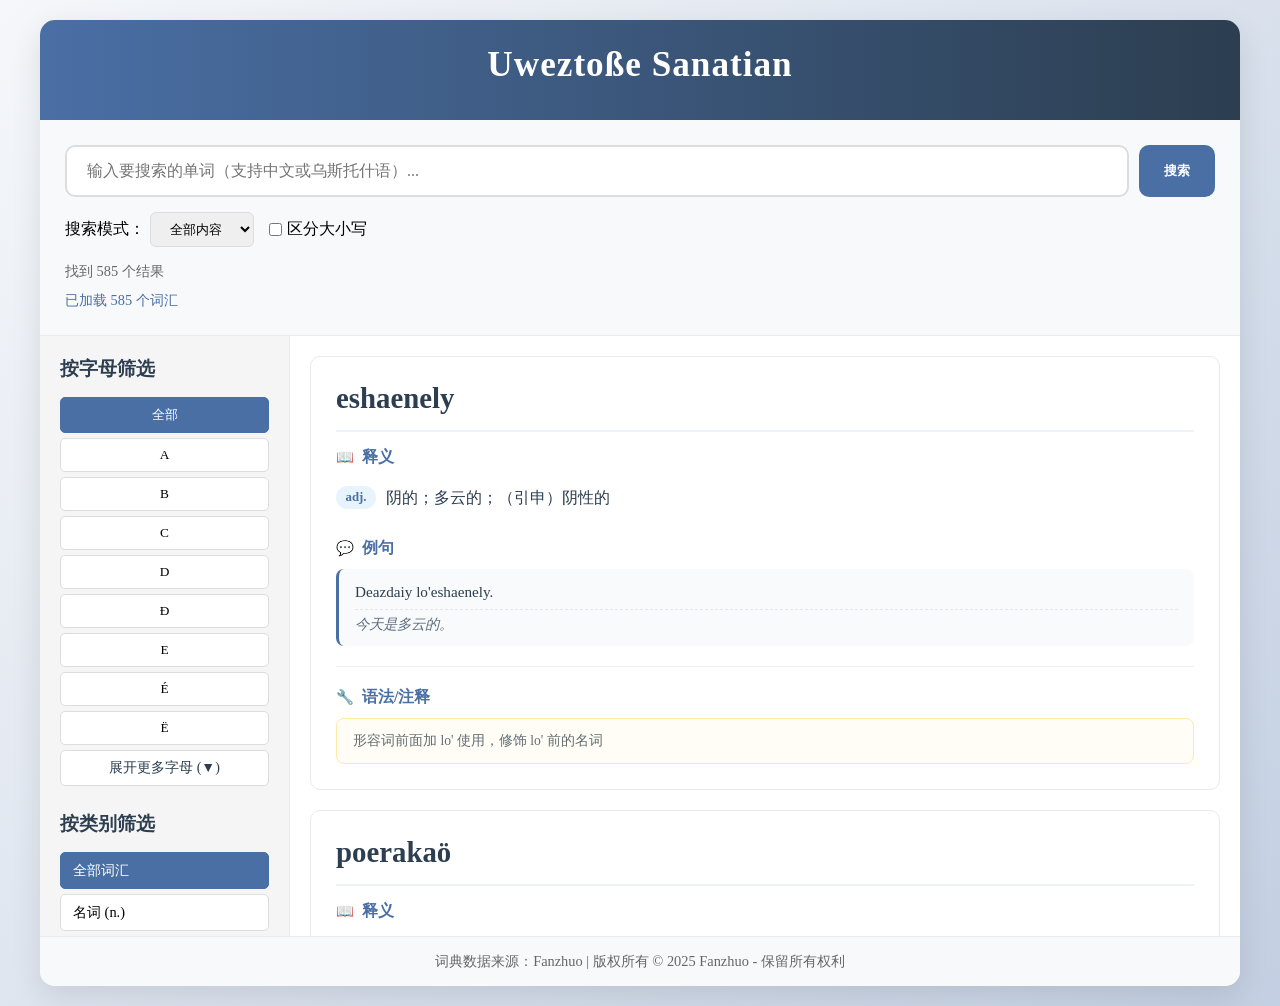
==== commit 9488841d: "aldra&pleta sanap251207" ====
--- a/dictionary.html
+++ b/dictionary.html
@@ -161,6 +161,7 @@
                             senses: [], // 存储词性-释义对
                             examples: [],
                             grammar_notes: [],
+                            cultural_notes: [],
                             _pendingExplanation: '', // 临时存储释义文本
                             _pendingPartOfSpeech: '' // 临时存储词性文本
                         };
@@ -197,6 +198,11 @@
                     case 'grammar_note':
                         if (currentEntry) currentEntry.grammar_notes.push(value);
                         break;
+
+                    case 'cultural_note':
+                        if (currentEntry) currentEntry.cultural_notes.push(value);
+                        break;
+
                 }
             }
 
@@ -296,35 +302,35 @@
             alphabetFilter.appendChild(allBtn);
 
             // 按字母表顺序定义所有字母（包含特殊字母）
-const alphabetOrder = [
-    'A', 'B', 'C', 'D', 'Ð', 'E', 'É', 'Ë', 'F', 'G', 'H', 'I',
-    'J', 'K', 'L', 'Ł', 'M', 'N', 'Ñ', 'O', 'Ö', 'P', 'Q', 'R', 'S',
-    'ß', 'T', 'U', 'V', 'W', 'X', 'Y', 'Z'
-];
-
-// 为每个字母添加按钮（按字母表顺序）
-alphabetOrder.forEach((letter, index) => {
-    const btn = document.createElement('button');
-    btn.className = 'alphabet-btn';
-    btn.textContent = letter;
-
-    // 设置筛选用的字母（统一转换为小写）
-    let filterLetter = letter.toLowerCase();
-    btn.dataset.letter = filterLetter;
-    
-    // 给第9个以后的按钮添加折叠类（显示前8个字母：A-Ë）
-    // 索引从0开始，所以索引8及以后折叠（即第9个开始）
-    if (index >= 8) {
-        btn.classList.add('folded');
-    }
-
-    btn.addEventListener('click', function () {
-        document.querySelectorAll('.alphabet-btn').forEach(b => b.classList.remove('active'));
-        this.classList.add('active');
-        filterWords();
-    });
-    alphabetFilter.appendChild(btn);
-});
+            const alphabetOrder = [
+                'A', 'B', 'C', 'D', 'Ð', 'E', 'É', 'Ë', 'F', 'G', 'H', 'I',
+                'J', 'K', 'L', 'Ł', 'M', 'N', 'Ñ', 'O', 'Ö', 'P', 'Q', 'R', 'S',
+                'ß', 'T', 'U', 'V', 'W', 'X', 'Y', 'Z'
+            ];
+
+            // 为每个字母添加按钮（按字母表顺序）
+            alphabetOrder.forEach((letter, index) => {
+                const btn = document.createElement('button');
+                btn.className = 'alphabet-btn';
+                btn.textContent = letter;
+
+                // 设置筛选用的字母（统一转换为小写）
+                let filterLetter = letter.toLowerCase();
+                btn.dataset.letter = filterLetter;
+
+                // 给第9个以后的按钮添加折叠类（显示前8个字母：A-Ë）
+                // 索引从0开始，所以索引8及以后折叠（即第9个开始）
+                if (index >= 8) {
+                    btn.classList.add('folded');
+                }
+
+                btn.addEventListener('click', function () {
+                    document.querySelectorAll('.alphabet-btn').forEach(b => b.classList.remove('active'));
+                    this.classList.add('active');
+                    filterWords();
+                });
+                alphabetFilter.appendChild(btn);
+            });
 
             document.querySelectorAll('.category-btn').forEach(btn => {
                 btn.addEventListener('click', function () {
@@ -348,30 +354,30 @@
         }
 
         // 展开/折叠字母按钮功能
-function toggleAlphabetButtons() {
-    const alphabetFilter = document.getElementById('alphabetFilter');
-    const toggleBtn = document.getElementById('toggleAlphabetBtn');
-    const foldedButtons = alphabetFilter.querySelectorAll('.alphabet-btn.folded');
-    
-    if (foldedButtons.length > 0) {
-        // 展开隐藏的按钮
-        foldedButtons.forEach(btn => {
-            btn.classList.remove('folded');
-        });
-        toggleBtn.textContent = '折叠字母（▲）';
-        toggleBtn.classList.add('active'); // 添加active类，变成蓝色
-    } else {
-        // 折叠除了前8个字母按钮以外的按钮
-        const allAlphabetBtns = alphabetFilter.querySelectorAll('.alphabet-btn:not([data-letter="all"])');
-        allAlphabetBtns.forEach((btn, index) => {
-            if (index >= 8) {
-                btn.classList.add('folded');
-            }
-        });
-        toggleBtn.textContent = '展开更多字母（▼）';
-        toggleBtn.classList.remove('active'); // 移除active类，变成白色
-    }
-}
+        function toggleAlphabetButtons() {
+            const alphabetFilter = document.getElementById('alphabetFilter');
+            const toggleBtn = document.getElementById('toggleAlphabetBtn');
+            const foldedButtons = alphabetFilter.querySelectorAll('.alphabet-btn.folded');
+
+            if (foldedButtons.length > 0) {
+                // 展开隐藏的按钮
+                foldedButtons.forEach(btn => {
+                    btn.classList.remove('folded');
+                });
+                toggleBtn.textContent = '折叠字母（▲）';
+                toggleBtn.classList.add('active'); // 添加active类，变成蓝色
+            } else {
+                // 折叠除了前8个字母按钮以外的按钮
+                const allAlphabetBtns = alphabetFilter.querySelectorAll('.alphabet-btn:not([data-letter="all"])');
+                allAlphabetBtns.forEach((btn, index) => {
+                    if (index >= 8) {
+                        btn.classList.add('folded');
+                    }
+                });
+                toggleBtn.textContent = '展开更多字母（▼）';
+                toggleBtn.classList.remove('active'); // 移除active类，变成白色
+            }
+        }
 
         function displayWords(words) {
             const wordList = document.getElementById('wordList');
@@ -457,10 +463,23 @@
             `;
                 }
 
+                let culturalSection = '';
+if (item.cultural_notes && item.cultural_notes.length > 0) {
+    const notesHTML = item.cultural_notes.map(note => `<div>${note}</div>`).join('');
+    culturalSection = `
+        <div class="cultural-section">
+            <div class="section-title">文化注释</div>
+            <div class="cultural-content">
+                ${notesHTML}
+            </div>
+        </div>
+    `;
+}
+
                 // 组合所有部分
                 wordCard.appendChild(wordHeader);
                 wordCard.appendChild(sensesSection);
-                wordCard.innerHTML += examplesSection + grammarSection;
+                wordCard.innerHTML += examplesSection + grammarSection + culturalSection;
                 wordList.appendChild(wordCard);
             });
         }
--- a/style.css
+++ b/style.css
@@ -441,6 +441,27 @@
     background-color: #3a5a80;
     border-color: #3a5a80;
 }
+/* 文化注释区块 */
+.cultural-section {
+    margin-top: 20px;
+    padding-top: 20px;
+    border-top: 1px solid #eef2f7;
+}
+
+.cultural-section .section-title::before {
+    content: "🏛️";
+}
+
+.cultural-content {
+    background-color: #f0f8ff; /* 淡蓝色背景，与文化相关 */
+    padding: 12px 16px;
+    border-radius: 8px;
+    border: 1px solid #b0e0e6;
+    font-size: 0.9rem;
+    color: #2c3e50;
+    line-height: 1.5;
+    font-style: italic;
+}
 @media (max-width: 768px) {
     .dictionary-content {
         flex-direction: column;
